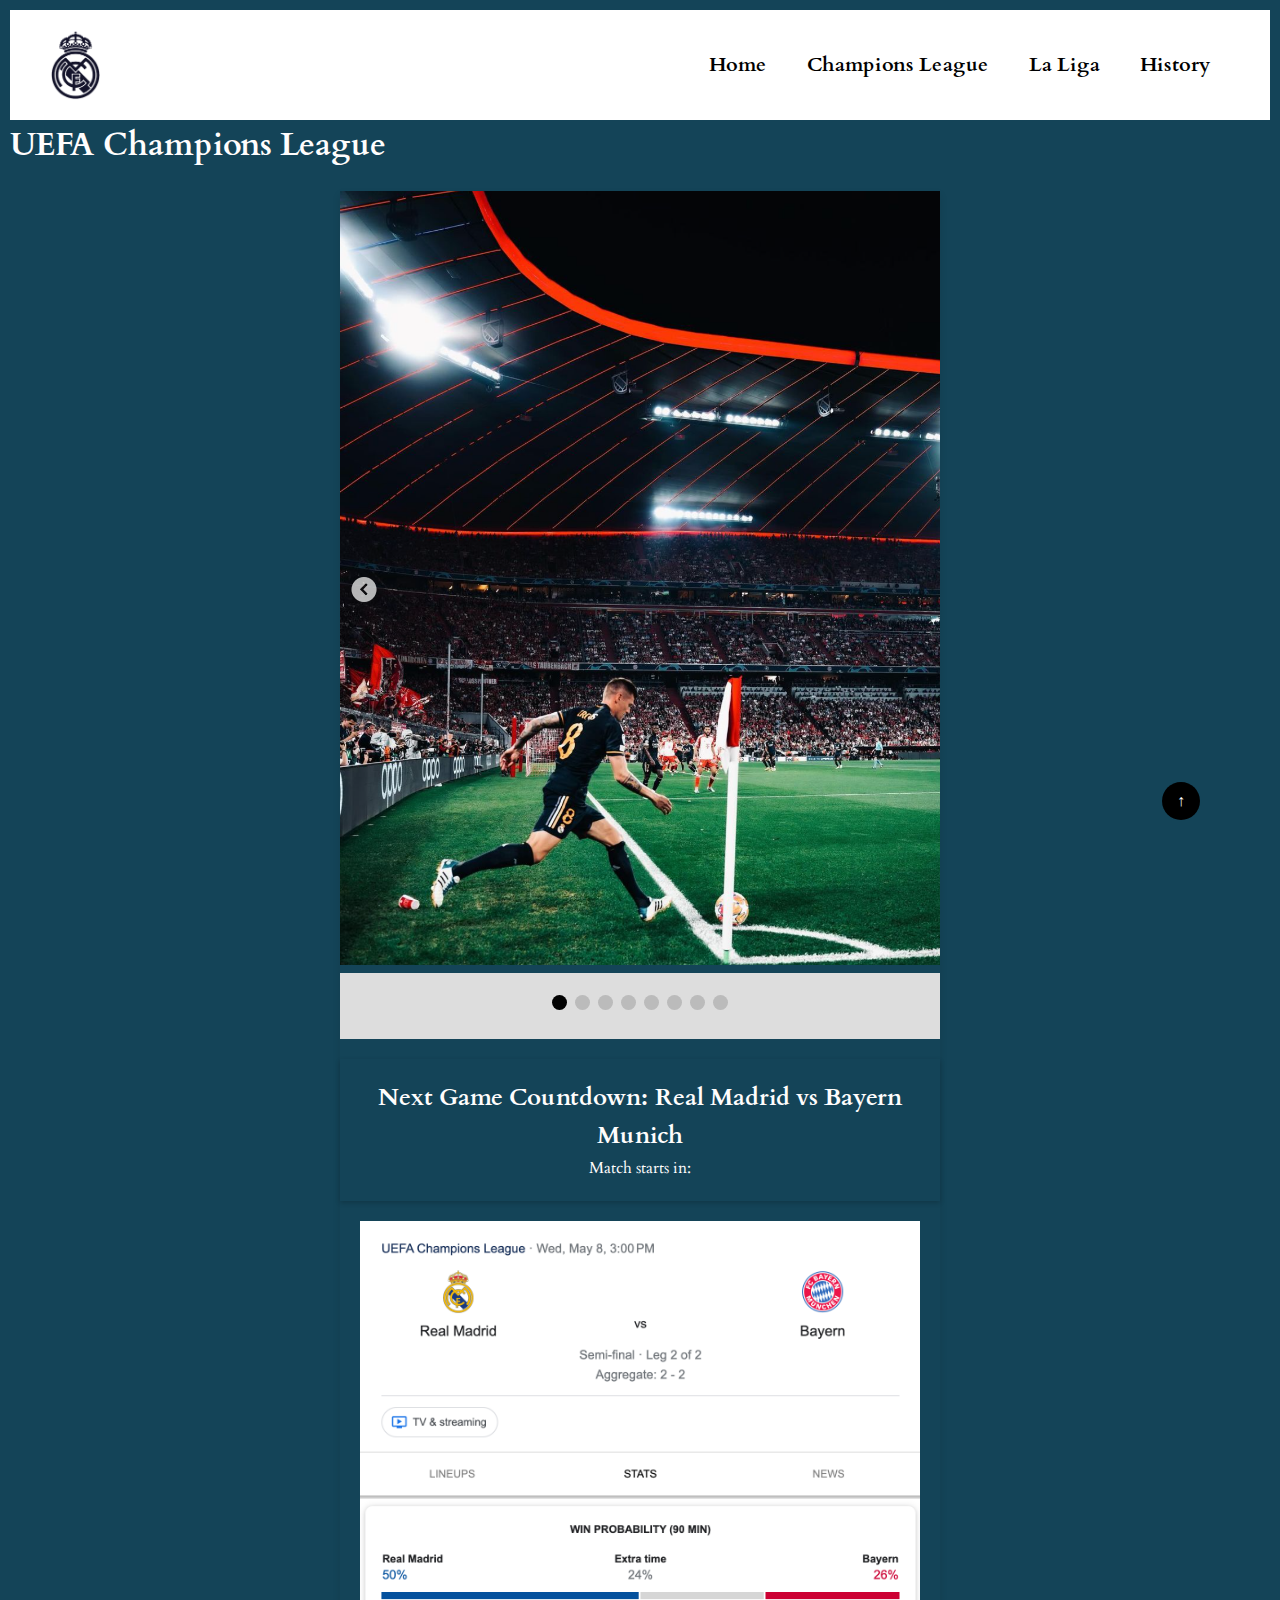
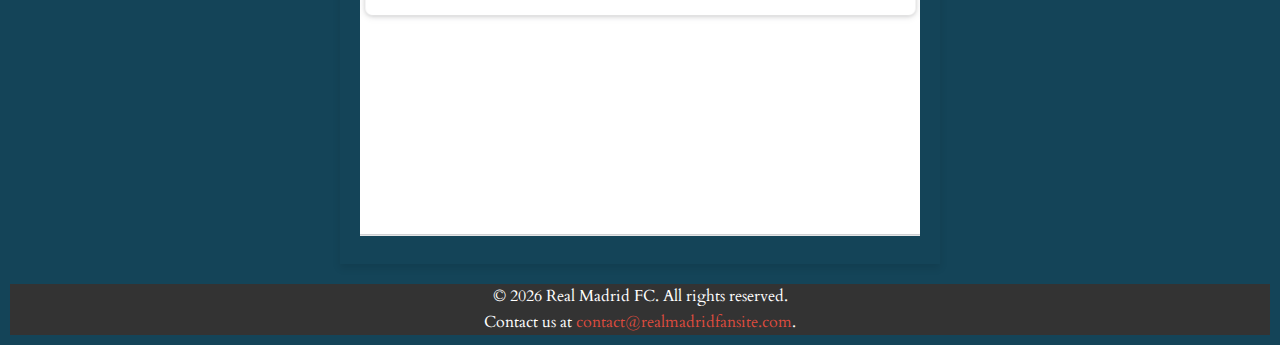
==== championsleague.html @ b3863e0e "commit" ====
<!DOCTYPE html>
<html lang="en">
<head>
    <meta charset="UTF-8">
    <meta name="viewport" content="width=device-width, initial-scale=1.0">
    <title>Real Madrid - Champions League</title>
    <link rel="stylesheet" href="styles/style.css">
    <link href="https://fonts.googleapis.com/css?family=Cardo:400,700|Oswald" rel="stylesheet">
</head>
<body>
    <header class="site-header">
        <img src="images/RMLOGO.png" alt="Real Madrid Logo" id="logo">
        <nav>
            <ul class="nav-list">
                <li><a href="index.html">Home</a></li>
                <li><a href="champions_league.html">Champions League</a></li>
                <li><a href="laliga.html">La Liga</a></li>
                <li><a href="history.html">History</a></li>
            </ul>
        </nav>
    </header>
    <main>
        <section class="ucl-history">
            <h1>UEFA Champions League</h1>
            <div class="slideshow-container">
                <!-- Each "mySlides" div represents one slide -->
                <div class="mySlides fade">
                    <img src="images/RM1.png" style="width:100%">
                </div>
                <div class="mySlides fade">
                    <img src="images/RM2.png" style="width:100%">
                </div>
                <div class="mySlides fade">
                    <img src="images/RM3.png" style="width:100%">
                </div>
                <div class="mySlides fade">
                    <img src="images/RM4.png" style="width:100%">
                </div>
                <div class="mySlides fade">
                    <img src="images/RM5.png" style="width:100%">
                </div>
                <div class="mySlides fade">
                    <img src="images/RM6.png" style="width:100%">
                </div>
                <div class="mySlides fade">
                    <img src="images/RM7.png" style="width:100%">
                </div>
                <div class="mySlides fade">
                    <img src="images/RM8.png" style="width:100%">
                </div>
                <!-- Optional: dynamically generated dots for navigation -->
                <div class="dot-container">
                    <span class="dot" onclick="currentSlide(1)"></span>
                    <span class="dot" onclick="currentSlide(2)"></span>
                    <span class="dot" onclick="currentSlide(3)"></span>
                    <span class="dot" onclick="currentSlide(4)"></span>
                    <span class="dot" onclick="currentSlide(5)"></span>
                    <span class="dot" onclick="currentSlide(6)"></span>
                    <span class="dot" onclick="currentSlide(7)"></span>
                    <span class="dot" onclick="currentSlide(8)"></span>
                </div>
                <div class="countdown-container">
                    <h2>Next Game Countdown: Real Madrid vs Bayern Munich</h2>
                    <div id="countdown">
                        <p>Match starts in: <span id="timer"></span></p>
                    </div>
                </div>
                                <div class="match-info-container">
                    <img src="images/UCLGAME.png" alt="UEFA Champions League: Real Madrid vs Bayern Munich">
                </div>
    </main>
    <button onclick="scrollToTop()" id="return-to-top">↑</button>

    <footer class="site-footer">
        <p>&copy; <script>document.write(new Date().getFullYear());</script> Real Madrid FC. All rights reserved.</p>
        <p>Contact us at <a href="mailto:contact@realmadridfansite.com">contact@realmadridfansite.com</a>.</p>
    </footer>
    <script src="js/countdown.js"></script>
</body>
</html>
---- styles/style.css ----
/* Basic reset for padding and margins */
* {
    margin: 0;
    padding: 0;
    box-sizing: border-box;
    transition: all 0.3s ease; /* Smooth transitions for all changes */
}
/* CSS code (styles.css) */

#return-to-top {
    display: show; /* Hide the button by default */
    position: fixed;
    bottom: 80px;
    right: 80px;
    background-color: #000000; /* Button background color */
    color: #ffffff; /* Button text color */
    border: none;
    border-radius: 50%;
    padding: 10px 15px;
    font-size: 16px;
    cursor: pointer;
    transition: background-color 0.3s;
}

#return-to-top:hover {
    background-color: #ffffff; /* Button background color on hover */
}

body {
    font-family: 'Cardo', serif; /* Applying Cardo to the body text */
    background-color: #782222; /* Black background */
    color: #000000; /* White text for readability */
    line-height: 1.6; /* Improved line spacing for better readability */
}
header {
    display: flex; /* Enables flexbox */
    align-items: center; /* Vertically centers the items in the header */
    justify-content: space-between; /* Positions the logo on the left and nav on the right */
    padding: 10px 20px;
    background: #003399; /* Example background color */
    color: white;
    align-items: center;

}

.site-header {
    background-color: #ffffff; /* Real Madrid blue for the header */
    color: white;
    padding: 20px 40px;
    text-align: center;
}

.nav-list {
    list-style: none;
    display: flex;
    justify-content: center; /* Center navigation items horizontally */
    font-size: 20px; /* Larger font size for better readability */
}

.nav-list li {
    margin: 0 20px;
    position: relative; /* Positioning context for pseudo-elements */
}

.nav-list a {
    color: rgb(0, 0, 0);
    text-decoration: none;
    font-weight: bold;
    padding: 5px 0; /* Padding for larger clickable area */
}

.nav-list a:hover, .nav-list a:focus {
    font-size: 24px; /* Increase font size on hover */
    color: #DD4B3E; /* Highlight color on hover */
}

.main {
    padding: 20px;
    text-align: center;
}

.team-info, .player-spotlight {
    margin-top: 20px;
    padding: 20px;
    background-color: #000000; /* Slightly lighter black for sections */
    color: #fff; /* White text in sections */
    border-radius: 8px; /* Rounded corners for the sections */
    box-shadow: 0 2px 5px rgba(0,0,0,0.5); /* Subtle shadow for depth */
}

.btn {
    background-color: #DD4B3E; /* A deep red color for buttons */
    color: rgb(3, 3, 3);
    border: none;
    padding: 10px 20px;
    cursor: pointer;
    border-radius: 5px; /* Rounded corners for buttons */
    font-size: 16px;
}

.site-footer {
    background-color: #333;
    color: white;
    text-align: center;
    padding: 0px 0;
}

.site-footer a {
    color: #DD4B3E; /* Use red for links in the footer for contrast */
    text-decoration: none;
}
.team-content {
    display: flex; /* Enables flexbox */
    align-items: center; /* Aligns items vertically in the center */
    justify-content: center; /* Centers the content horizontally */
    gap: 20px; /* Adds space between the image and the text */
}

.team-image {
    max-width: 50%; /* Limits image width to 50% of the container */
    height: auto; /* Keeps the aspect ratio of the image */
}

.team-description {
    max-width: 50%; /* Limits text width to 50% of the container */
    padding: 20px; /* Adds padding inside the text block */
}

#logo {
    width: 50px; /* Adjust the width as needed */
    height: auto; /* Maintains the aspect ratio */
}

.trophies-section {
    text-align: center;
    padding: 20px;
    background-color: #f4f4f4;
    /* Set a specific height or make it relative to the viewport */
    height: 80vh; /* Adjust this based on your design needs */
    overflow: hidden; /* Prevents image overflow from the div */
}

.trophies-section img {
    width: 100%; /* Full width of the container */
    height: 100%; /* Full height of the container */
    object-fit: contain; /* Ensures the entire image is visible */
}

.sponsor-section {
    text-align: center; /* Center-align the image container */
    padding: 10px 0; /* Add some padding around the section */
    background-color: #060606; /* Optional: background color for the sponsor section */
}

.sponsors {
    max-width: 100%; /* Makes the image responsive */
    height: auto; /* Maintain aspect ratio */
}
/* General Page Styles */



body {
    font-family: 'Cardo', serif; /* Consistent font for the whole page */
    background-color: #144458; /* Light grey background for the page */
    color: #fffdfd; /* Dark grey text for readability */
    line-height: 1.6;
    padding: 10px;
    margin: 0;
}

/* Header and Navigation Styles */
.header {
    background-color: #00529F; /* Deep blue background for the header */
    color: white;
    padding: 20px;
    text-align: center;
}

.nav-list {
    list-style-type: none; /* Removes default list styling */
    padding: 0;
    text-align: center; /* Centers navigation items */
}

.nav-list li {
    display: inline; /* Inline display for horizontal nav list */
    margin-right: 20px;
}

.nav-list a {
    text-decoration: none;
    color: rgb(0, 0, 0);
    font-weight: bold;
}

.nav-list a:hover {
    color: #DD4B3E; /* Highlight color on hover */
}

/* Slideshow Styles */
.slideshow-container {
    max-width: 600px;
    position: relative;
    margin: 20px auto;
    box-shadow: 0 4px 8px rgba(0,0,0,0.1); /* Adds shadow for depth */
}

.mySlides {
    display: none;
}

.fade {
    animation-name: fade;
    animation-duration: 1.5s;
}

@keyframes fade {
    from {opacity: .4}
    to {opacity: 1}
}

.dot-container {
    text-align: center;
    padding: 20px;
    background: #ddd; /* Light grey background for dots */
}

.dot {
    cursor: pointer;
    height: 15px;
    width: 15px;
    margin: 0 2px;
    background-color: #bbb;
    border-radius: 50%;
    display: inline-block;
    transition: background-color 0.6s ease;
}

.active, .dot:hover {
    background-color: #020202;
}

/* Content Section Styles */
.content-section {
    padding: 20px;
    text-align: center; /* Centers the text and content in the sections */
}


.countdown-container {
    text-align: center;
    padding: 20px;
    margin-top: 20px;
    background: #144458; /* White background for contrast */
    box-shadow: 0 2px 5px rgba(0,0,0,0.2); /* Subtle shadow */
}

/* Footer Styles */
.footer {
    background-color: #333; /* Dark footer background */
    color: white;
    text-align: center;
    padding: 10px 0;
}

.footer a {
    color: #fbfbfb; /* Use red for links in the footer for contrast */
    text-decoration: none;
}

.footer a:hover {
    text-decoration: underline; /* Adds an underline on hover for links */
}


.match-info-container {
    text-align: center; /* Center the image if necessary */
    padding: 20px;
}

.match-info-container img {
    width: 100%; /* Make sure the image scales well with the page */
    max-width: 600px; /* Limit the size to fit the design */
    height: auto; /* Maintain aspect ratio */
    margin: 0 auto; /* Center the image horizontally */
}



@media (max-width: 600px) {
    header {
        flex-direction: column; /* Stacks the logo and navigation vertically */
        align-items: flex-start; /* Aligns items to the left */
    }

    nav ul {
        flex-direction: column; /* Stacks nav items vertically */
        width: 100%; /* Full width */
    }

    nav ul li {
        text-align: center; /* Centers the links */
        width: 100%; /* Full width */
    }
    .sponsors {
        width: 90%; /* Slightly smaller on mobile to fit the screen better */
}
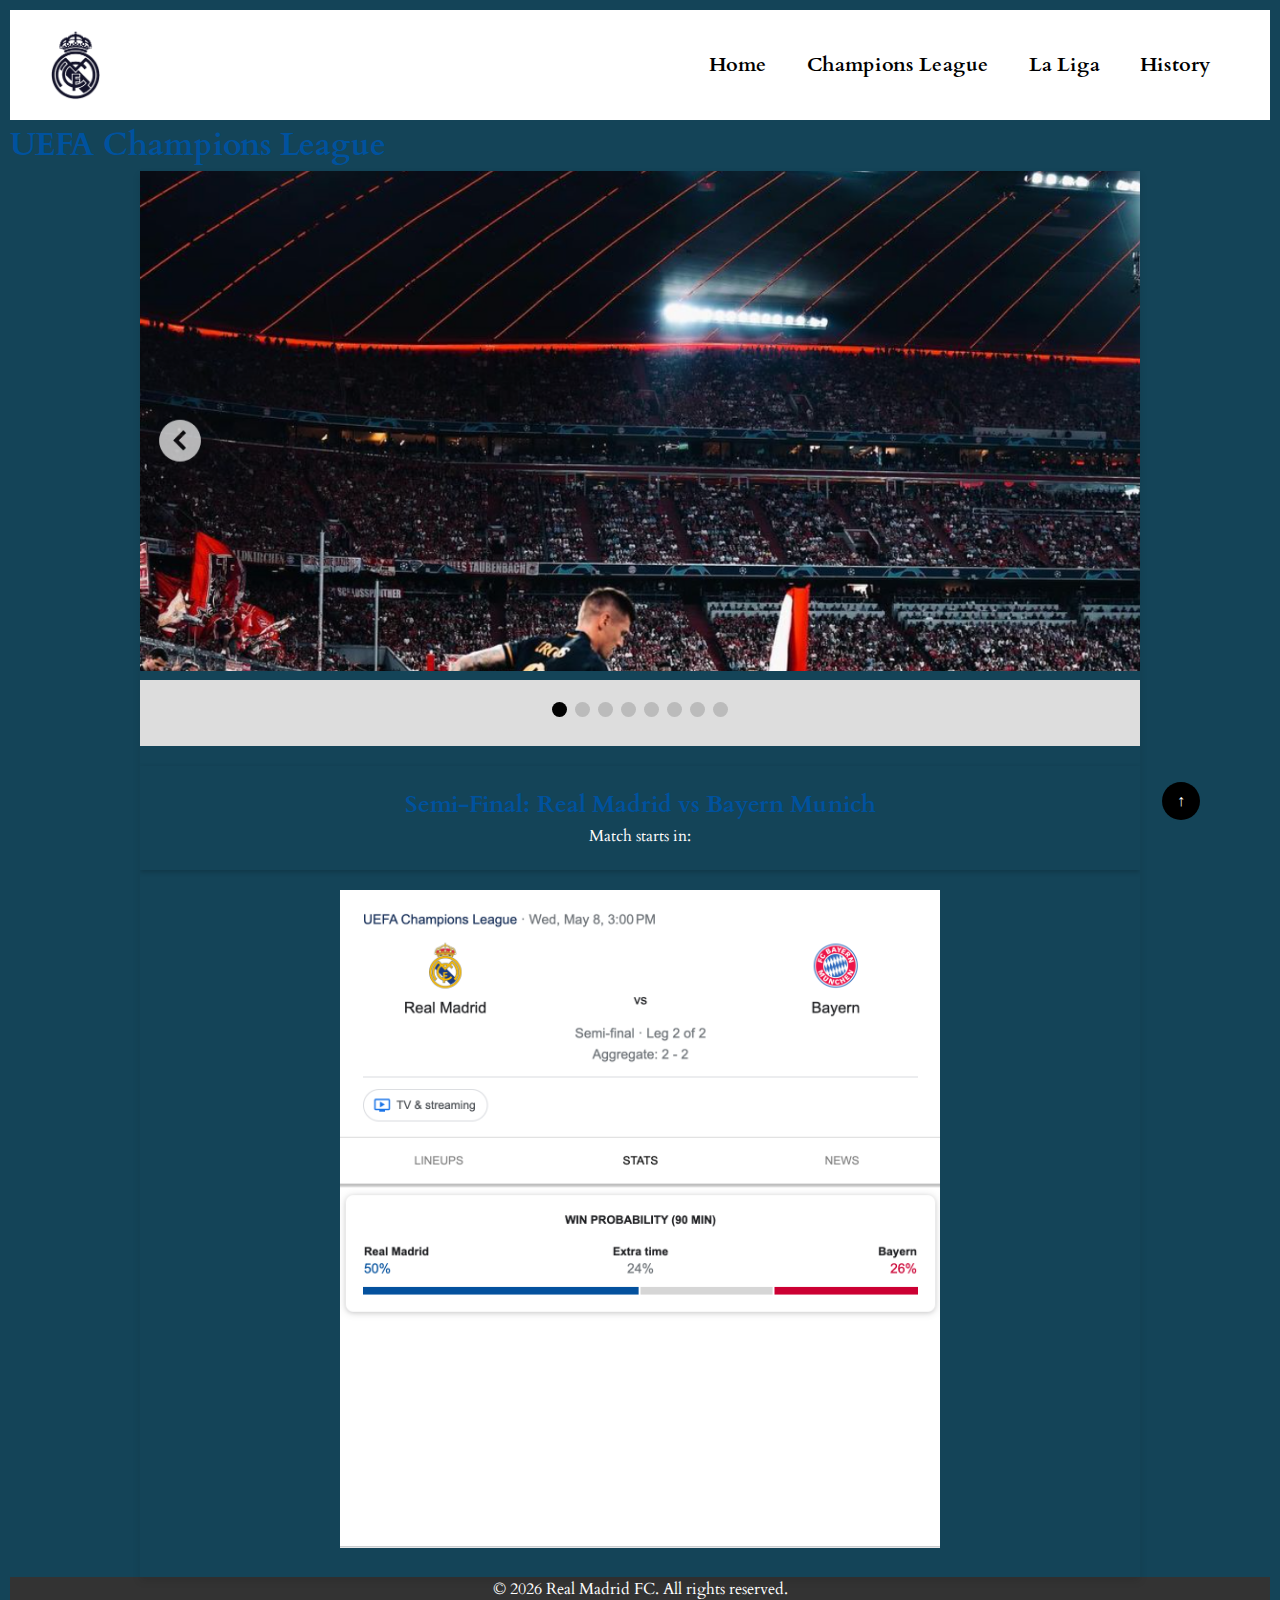
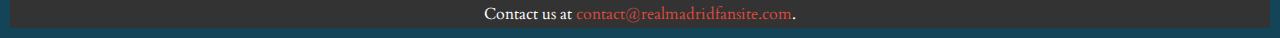
==== commit d834da9d: "committ" ====
--- a/championsleague.html
+++ b/championsleague.html
@@ -60,7 +60,7 @@
                     <span class="dot" onclick="currentSlide(8)"></span>
                 </div>
                 <div class="countdown-container">
-                    <h2>Next Game Countdown: Real Madrid vs Bayern Munich</h2>
+                    <h2> Semi-Final: Real Madrid vs Bayern Munich</h2>
                     <div id="countdown">
                         <p>Match starts in: <span id="timer"></span></p>
                     </div>
--- a/styles/style.css
+++ b/styles/style.css
@@ -19,11 +19,10 @@
     padding: 10px 15px;
     font-size: 16px;
     cursor: pointer;
-    transition: background-color 0.3s;
 }
 
 #return-to-top:hover {
-    background-color: #ffffff; /* Button background color on hover */
+    background-color: #000000; /* Button background color on hover */
 }
 
 body {
@@ -131,20 +130,24 @@
     height: auto; /* Maintains the aspect ratio */
 }
 
-.trophies-section {
-    text-align: center;
-    padding: 20px;
-    background-color: #f4f4f4;
-    /* Set a specific height or make it relative to the viewport */
-    height: 80vh; /* Adjust this based on your design needs */
-    overflow: hidden; /* Prevents image overflow from the div */
-}
-
+.trophies-section h2 {
+    background-color: #00529F;  /* Deep blue background */
+    color: white;               /* White text for contrast */
+    padding: 10px 20px;         /* Padding for better spacing */
+    border-radius: 5px;         /* Rounded corners for a smoother look */
+    box-shadow: 0 4px 6px rgba(0, 0, 0, 0.2);  /* Subtle shadow for depth */
+    margin: 20px 0;             /* Margin for spacing around the section */
+}
+
+/* Ensuring images and text in the trophy section are well presented */
 .trophies-section img {
-    width: 100%; /* Full width of the container */
-    height: 100%; /* Full height of the container */
-    object-fit: contain; /* Ensures the entire image is visible */
-}
+    width: 100%;
+    max-width: 1500px;  /* Limiting image size for better layout control */
+    height: auto;
+    display: block;
+    margin: 10px auto;  /* Centers the image and adds spacing */
+}
+
 
 .sponsor-section {
     text-align: center; /* Center-align the image container */
@@ -286,12 +289,120 @@
     margin: 0 auto; /* Center the image horizontally */
 }
 
-
-
-@media (max-width: 600px) {
+.la-liga-standings table {
+    width: 100%;
+    border-collapse: collapse;
+}
+
+.la-liga-standings th, .la-liga-standings td {
+    border: 10px solid #ccc;
+    padding: 8px;
+    text-align: center;
+}
+
+.la-liga-standings th {
+    background-color: #00529F;
+    color: white;
+}
+
+.win {
+    color: green;
+    margin-right: 5px;
+}
+
+.loss {
+    color: red;
+    margin-right: 5px;
+}
+
+.draw {
+    color: grey;
+    margin-right: 5px;
+}
+
+.la-liga-gallery {
+    margin: 20px;
+    padding: 20px;
+    background-color: #f4f4f4; /* Ensures there is contrast if the text is dark */
+    border-radius: 8px;
+    color: #333; /* Dark gray text for better readability */
+}
+
+.la-liga-gallery h2 {
+    background-color: #00529F; /* Deep blue, typical of Real Madrid branding */
+    color: white; /* White text for contrast */
+    padding: 10px;
+    border-radius: 5px;
+    box-shadow: 0 2px 4px rgba(0, 0, 0, 0.2);
+}
+
+
+.gallery-container {
+    display: grid;
+    grid-template-columns: repeat(auto-fit, minmax(250px, 1fr));
+    gap: 10px;
+    padding: 20px;
+}
+
+.gallery-container img {
+    width: 100%;
+    height: auto;
+    border-radius: 5px;
+    box-shadow: 0 4px 8px rgba(0, 0, 0, 0.1);
+    transition: transform 0.3s ease-in-out;
+}
+
+.gallery-container img:hover {
+    transform: scale(1.05);
+}
+
+
+.history-introduction, .early-years, .bernabeu-era, .galacticos-era {
+    margin: 20px;
+    padding: 20px;
+    color: black;
+    background-color: #f4f4f4; /* Light gray background for readability */
+    border-radius: 8px;
+    box-shadow: 0 4px 8px rgba(0,0,0,0.1);
+}
+
+h1, h2 {
+    color: #00529F; /* Consistent theme color for headers */
+}
+/* General styling for all history sections */
+.history-section {
+    margin: 20px;
+    padding: 20px;
+    background-color: #f4f4f4; /* Light gray background for readability */
+    border-radius: 8px;
+    box-shadow: 0 4px 8px rgba(0,0,0,0.1);
+}
+
+.history-section h2 {
+    color: #00529F; /* Consistent theme color for headers */
+}
+
+/* Slideshow container */
+.slideshow-container {
+    position: relative;
+    max-width: 1000px;  /* Adjust this to fit your site's design */
+    margin: auto;
+    overflow: hidden;  /* Ensures nothing extends beyond the set dimensions */
+}
+
+/* Style the images */
+.mySlides img {
+    width: 100%;  /* Makes images fill the container */
+    height: 500px;  /* Fixed height for all images */
+    object-fit: cover;  /* Ensures images cover the area without distorting aspect ratios */
+}
+
+
+
+@media (max-width: 760px) {
     header {
         flex-direction: column; /* Stacks the logo and navigation vertically */
-        align-items: flex-start; /* Aligns items to the left */
+        align-items: center; /* Aligns items to the center */
     }
 
     nav ul {
@@ -303,6 +414,16 @@
         text-align: center; /* Centers the links */
         width: 100%; /* Full width */
     }
+    .mySlides img {
+        height: 300px;  /* Smaller height for smaller devices */
+    }
+
+    .slideshow-container {
+        height: 300px;  /* Matching the new image height */
+    }
     .sponsors {
-        width: 90%; /* Slightly smaller on mobile to fit the screen better */
-}
+        width: 100%; /* Full width on mobile */
+        max-width: 90%; /* Limit width to 90% for better readability */
+        margin: 0 auto; /* Center horizontally */
+    }
+}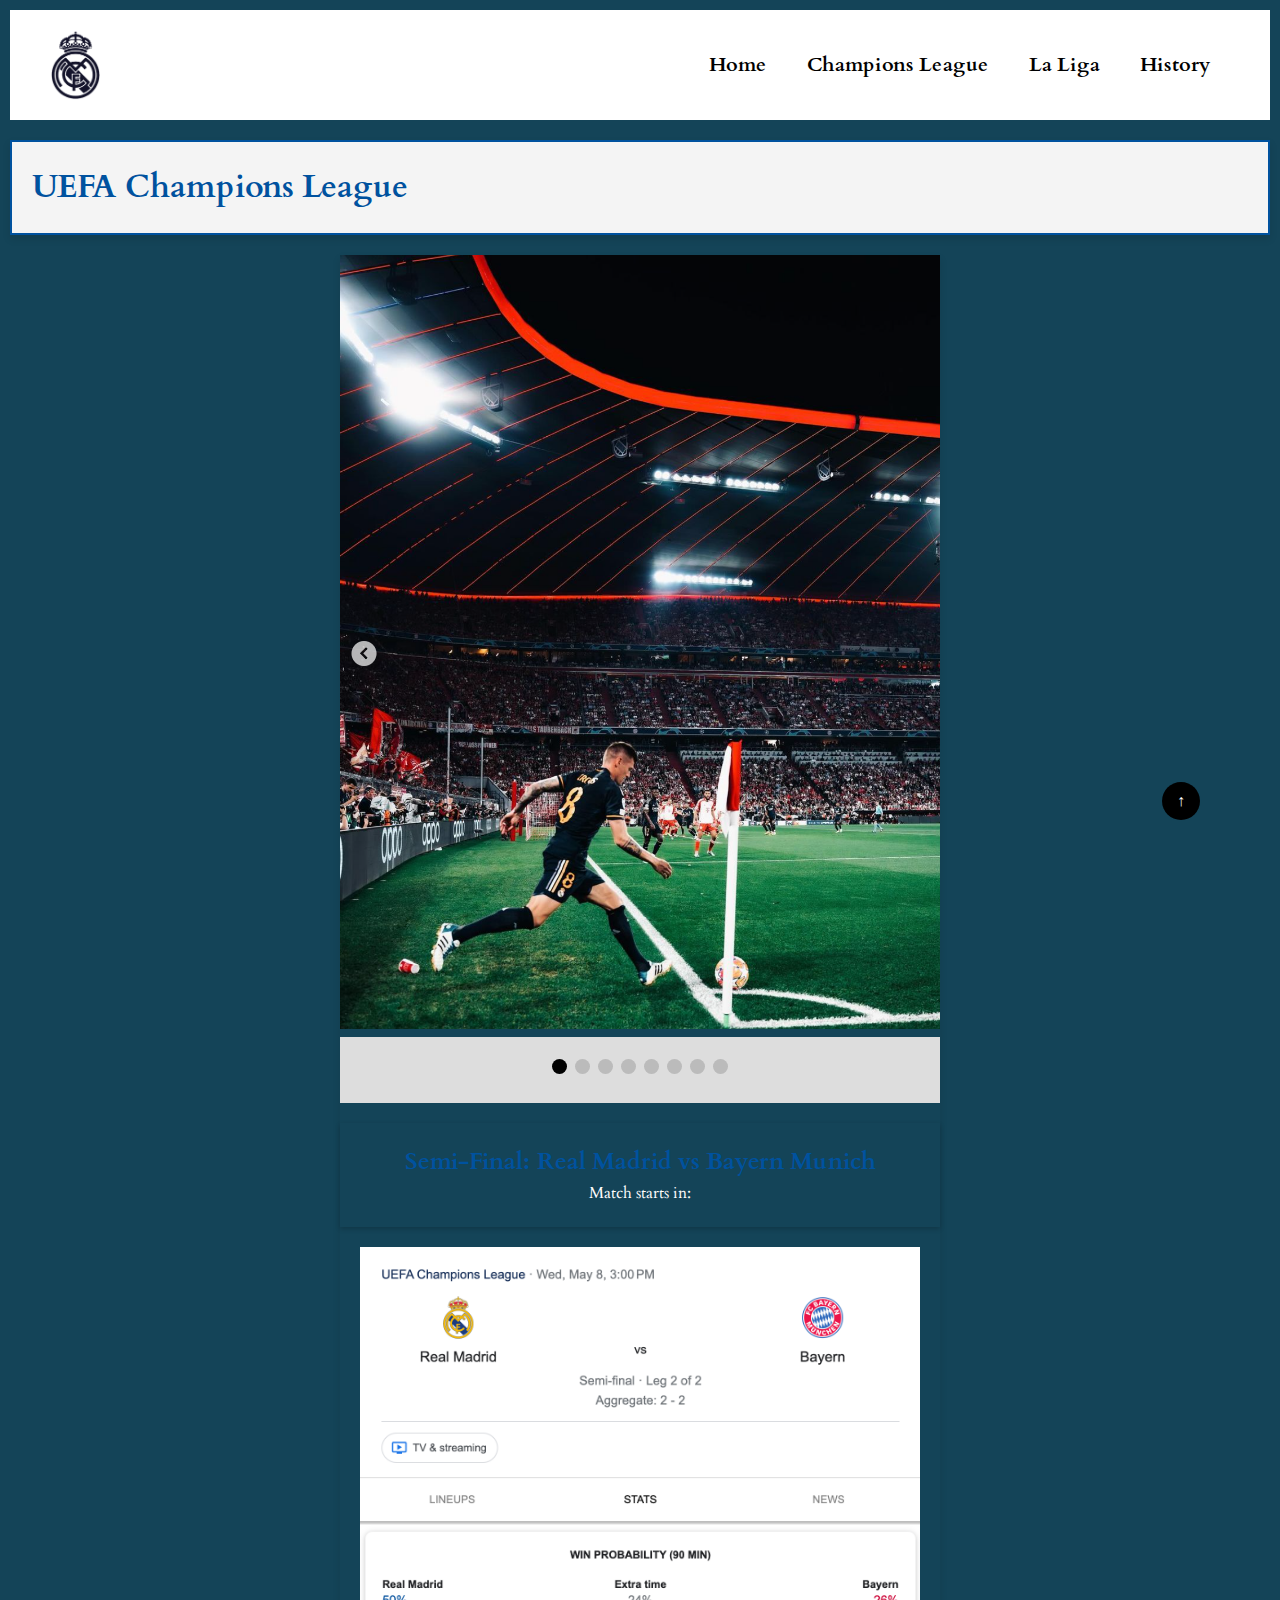
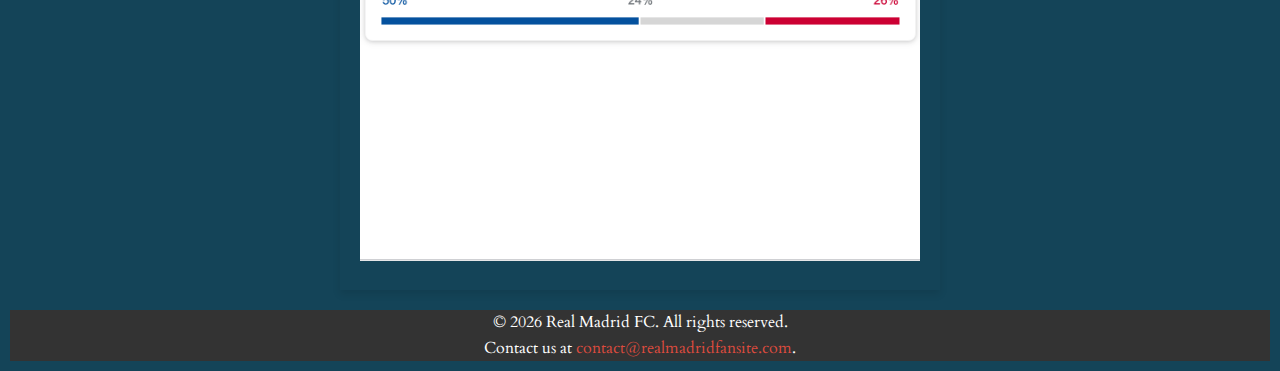
==== commit 0092fcac: "FINAL commit" ====
--- a/championsleague.html
+++ b/championsleague.html
@@ -13,15 +13,15 @@
         <nav>
             <ul class="nav-list">
                 <li><a href="index.html">Home</a></li>
-                <li><a href="champions_league.html">Champions League</a></li>
+                <li><a href="championsleague.html">Champions League</a></li>
                 <li><a href="laliga.html">La Liga</a></li>
                 <li><a href="history.html">History</a></li>
             </ul>
         </nav>
     </header>
     <main>
-        <section class="ucl-history">
-            <h1>UEFA Champions League</h1>
+        <section class="champions-league-section">
+            <h1>UEFA Champions League</h1> </section>
             <div class="slideshow-container">
                 <!-- Each "mySlides" div represents one slide -->
                 <div class="mySlides fade">
--- a/styles/style.css
+++ b/styles/style.css
@@ -171,6 +171,13 @@
     padding: 10px;
     margin: 0;
 }
+.champions-league-section {
+    border: 2px solid #00529F;  /* Solid border using the theme color */
+    padding: 20px;
+    margin: 20px auto;
+    background-color: #f4f4f4;  /* Light gray background for better visibility */
+    box-shadow: 0 4px 8px rgba(0,0,0,0.1);  /* Optional shadow for a subtle depth effect */
+}
 
 /* Header and Navigation Styles */
 .header {
@@ -209,9 +216,7 @@
     box-shadow: 0 4px 8px rgba(0,0,0,0.1); /* Adds shadow for depth */
 }
 
-.mySlides {
-    display: none;
-}
+
 
 .fade {
     animation-name: fade;
@@ -289,6 +294,15 @@
     margin: 0 auto; /* Center the image horizontally */
 }
 
+.la-liga-section {
+    border: 2px solid #00529F;  /* Example of a solid border with a theme color */
+    padding: 20px;
+    margin: 20px auto;
+    background-color: #a2a7af;
+    box-shadow: 0 4px 8px rgba(0,0,0,0.1);  /* Optional shadow for depth */
+}
+
+
 .la-liga-standings table {
     width: 100%;
     border-collapse: collapse;
@@ -383,7 +397,7 @@
 }
 
 /* Slideshow container */
-.slideshow-container {
+.slideshow-container1 {
     position: relative;
     max-width: 1000px;  /* Adjust this to fit your site's design */
     margin: auto;
@@ -391,7 +405,7 @@
 }
 
 /* Style the images */
-.mySlides img {
+.mySlides1 img {
     width: 100%;  /* Makes images fill the container */
     height: 500px;  /* Fixed height for all images */
     object-fit: cover;  /* Ensures images cover the area without distorting aspect ratios */
@@ -403,27 +417,41 @@
     header {
         flex-direction: column; /* Stacks the logo and navigation vertically */
         align-items: center; /* Aligns items to the center */
+        padding: 10px 0; /* Adds padding for better spacing */
     }
 
     nav ul {
         flex-direction: column; /* Stacks nav items vertically */
         width: 100%; /* Full width */
+        padding: 0; /* Removes any default padding */
     }
 
     nav ul li {
         text-align: center; /* Centers the links */
         width: 100%; /* Full width */
-    }
+        padding: 10px 0; /* Adds vertical padding for better tap targets */
+    }
+
+    .nav-list a {
+        display: block; /* Makes the link fill the li element for easier tapping */
+        padding: 10px; /* Adds padding to increase the tap area */
+    }
+
     .mySlides img {
-        height: 300px;  /* Smaller height for smaller devices */
+        min-height: 200px;  /* Ensures images are not too small */
     }
 
     .slideshow-container {
-        height: 300px;  /* Matching the new image height */
-    }
+        width: 100%; /* Ensures the container is responsive */
+        height: auto; /* Adjusts height based on image height */
+        max-height: 300px; /* Limits the container height */
+    }
+
     .sponsors {
         width: 100%; /* Full width on mobile */
-        max-width: 90%; /* Limit width to 90% for better readability */
-        margin: 0 auto; /* Center horizontally */
-    }
-}+        max-width: none; /* Allows the image to use up to 100% of the width */
+        margin: 10px auto; /* Centers the image and adds vertical spacing */
+        display: block; /* Ensures the image is treated as a block-level element */
+        height: auto; /* Maintains the aspect ratio of the sponsors image */
+    }
+}
